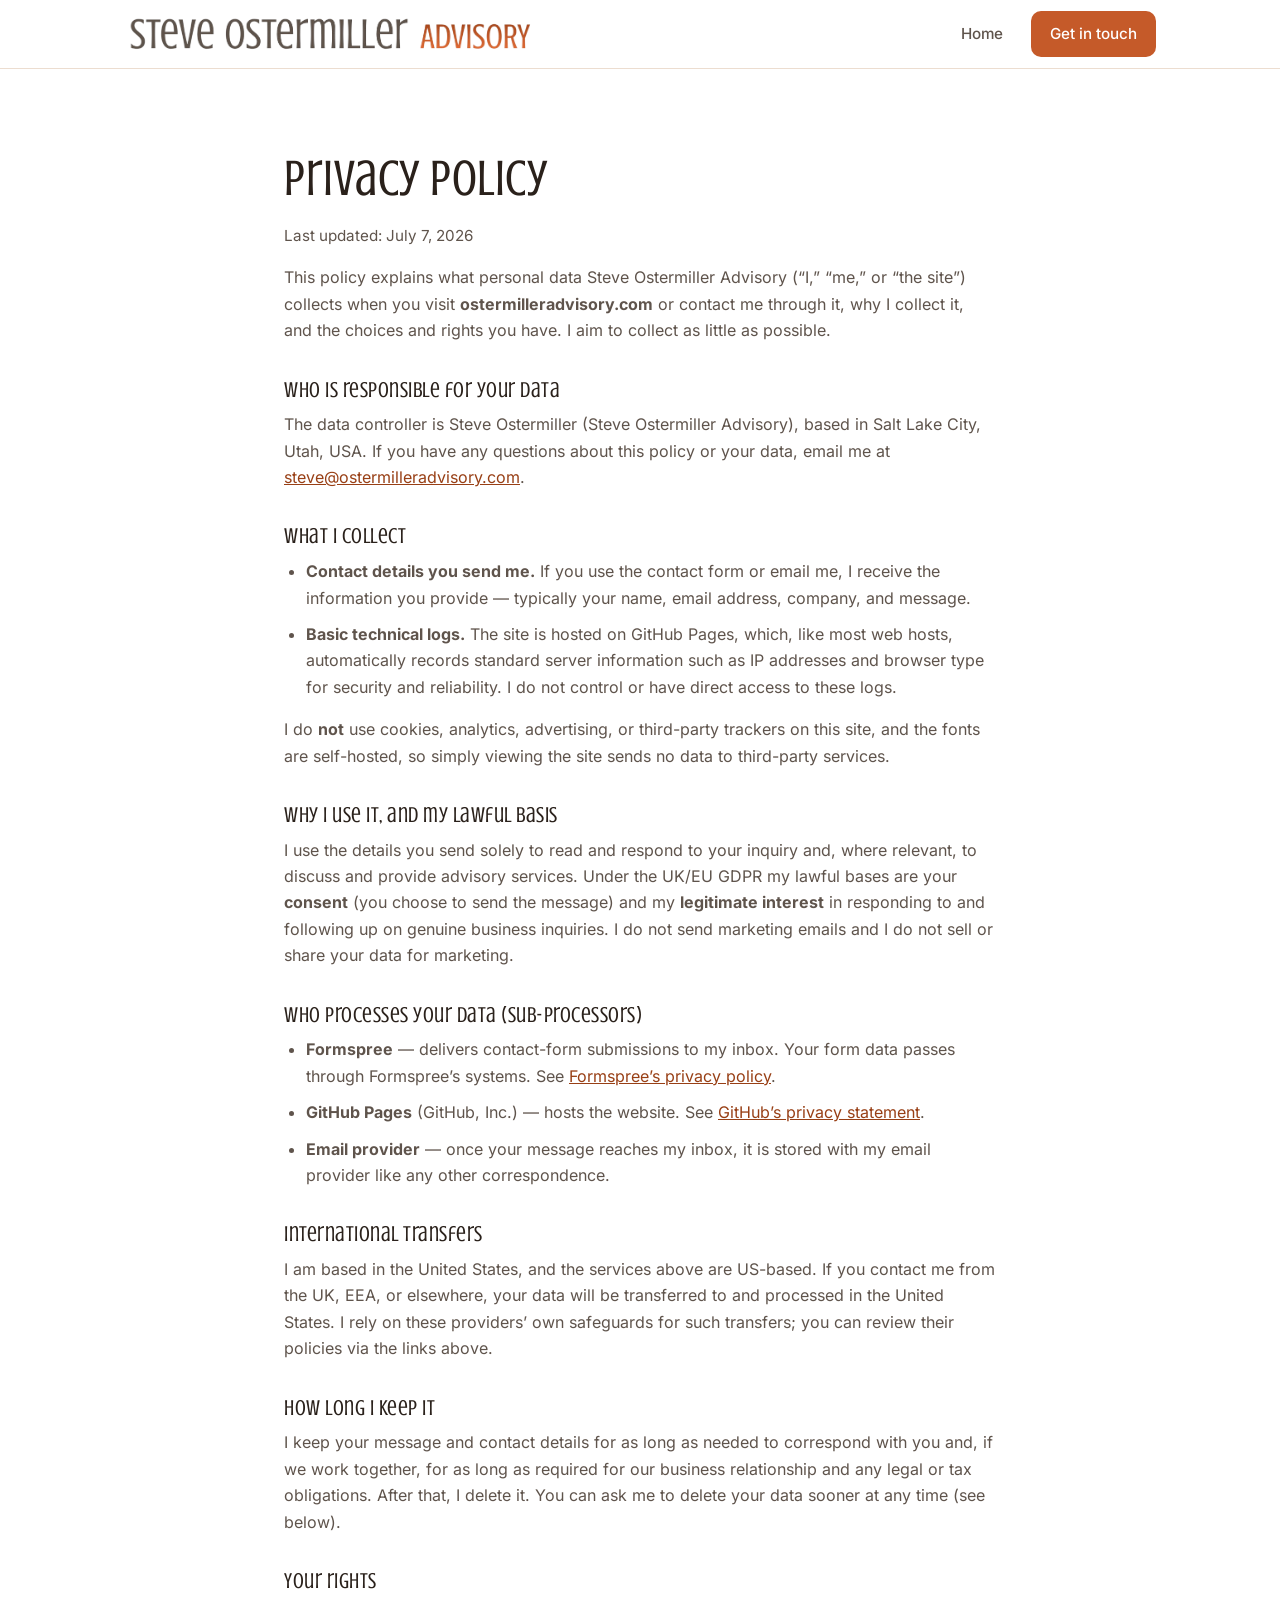
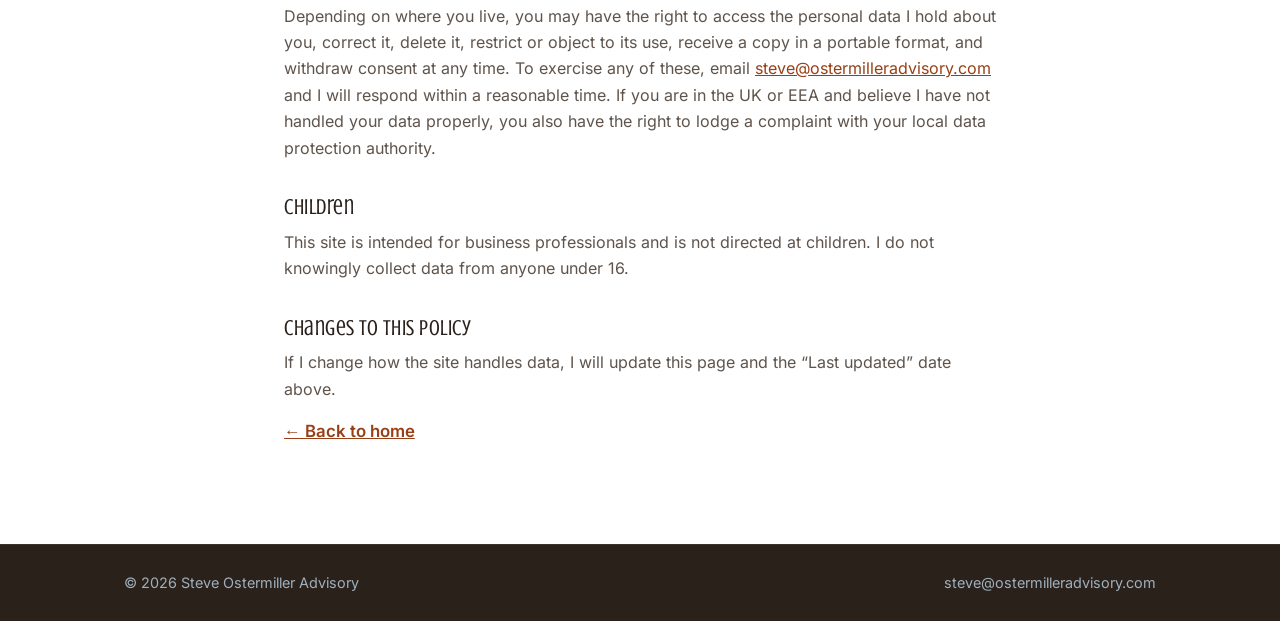
==== privacy.html @ b45184ad "Add privacy policy, self-host fonts, form consent notice - Self-host Crushed + Inter (assets/fonts/)" ====
<!DOCTYPE html>
<html lang="en">
<head>
  <meta charset="UTF-8">
  <meta name="viewport" content="width=device-width, initial-scale=1.0">
  <title>Privacy Policy — Steve Ostermiller Advisory</title>
  <meta name="description" content="How Steve Ostermiller Advisory collects, uses, and protects your personal data.">
  <meta name="robots" content="index, follow">

  <link rel="icon" type="image/png" href="brand/favicon.png">
  <link rel="stylesheet" href="assets/css/style.css?v=20260707">

  <!--
    NOTE: This policy is a good-faith, plain-English template tailored to how
    this site actually works. It is not legal advice. Have it reviewed by a
    qualified professional before relying on it — especially for EU/UK (GDPR)
    obligations. Update the "Last updated" date whenever the policy changes.
  -->
</head>
<body>

  <!-- ===== Header ===== -->
  <header class="site-header">
    <div class="container header__inner">
      <a class="brand" href="index.html" aria-label="Steve Ostermiller Advisory">
        <img class="brand__logo" src="brand/logo-wordmark-whitebg-horiz-nobg.png"
             alt="Steve Ostermiller Advisory" width="991" height="111">
      </a>
      <nav class="nav">
        <a href="index.html">Home</a>
        <a class="btn btn--sm btn--primary" href="index.html#contact">Get in touch</a>
      </nav>
    </div>
  </header>

  <!-- ===== Policy ===== -->
  <section class="section">
    <div class="container legal">
      <h1 class="section__title">Privacy Policy</h1>
      <p class="legal__updated">Last updated: July 7, 2026</p>

      <p>
        This policy explains what personal data Steve Ostermiller Advisory
        (&ldquo;I,&rdquo; &ldquo;me,&rdquo; or &ldquo;the site&rdquo;) collects when you visit
        <strong>ostermilleradvisory.com</strong> or contact me through it, why I collect
        it, and the choices and rights you have. I aim to collect as little as possible.
      </p>

      <h2>Who is responsible for your data</h2>
      <p>
        The data controller is Steve Ostermiller (Steve Ostermiller Advisory), based in
        Salt Lake City, Utah, USA. If you have any questions about this policy or your
        data, email me at
        <a href="mailto:steve@ostermilleradvisory.com">steve@ostermilleradvisory.com</a>.
      </p>

      <h2>What I collect</h2>
      <ul>
        <li>
          <strong>Contact details you send me.</strong> If you use the contact form or
          email me, I receive the information you provide &mdash; typically your name,
          email address, company, and message.
        </li>
        <li>
          <strong>Basic technical logs.</strong> The site is hosted on GitHub Pages,
          which, like most web hosts, automatically records standard server information
          such as IP addresses and browser type for security and reliability. I do not
          control or have direct access to these logs.
        </li>
      </ul>
      <p>
        I do <strong>not</strong> use cookies, analytics, advertising, or third-party
        trackers on this site, and the fonts are self-hosted, so simply viewing the site
        sends no data to third-party services.
      </p>

      <h2>Why I use it, and my lawful basis</h2>
      <p>
        I use the details you send solely to read and respond to your inquiry and, where
        relevant, to discuss and provide advisory services. Under the UK/EU GDPR my
        lawful bases are your <strong>consent</strong> (you choose to send the message)
        and my <strong>legitimate interest</strong> in responding to and following up on
        genuine business inquiries. I do not send marketing emails and I do not sell or
        share your data for marketing.
      </p>

      <h2>Who processes your data (sub-processors)</h2>
      <ul>
        <li>
          <strong>Formspree</strong> &mdash; delivers contact-form submissions to my
          inbox. Your form data passes through Formspree&rsquo;s systems.
          See <a href="https://formspree.io/legal/privacy-policy/" rel="noopener" target="_blank">Formspree&rsquo;s privacy policy</a>.
        </li>
        <li>
          <strong>GitHub Pages</strong> (GitHub, Inc.) &mdash; hosts the website.
          See <a href="https://docs.github.com/site-policy/privacy-policies/github-general-privacy-statement" rel="noopener" target="_blank">GitHub&rsquo;s privacy statement</a>.
        </li>
        <li>
          <strong>Email provider</strong> &mdash; once your message reaches my inbox, it
          is stored with my email provider like any other correspondence.
        </li>
      </ul>

      <h2>International transfers</h2>
      <p>
        I am based in the United States, and the services above are US-based. If you
        contact me from the UK, EEA, or elsewhere, your data will be transferred to and
        processed in the United States. I rely on these providers&rsquo; own safeguards
        for such transfers; you can review their policies via the links above.
      </p>

      <h2>How long I keep it</h2>
      <p>
        I keep your message and contact details for as long as needed to correspond with
        you and, if we work together, for as long as required for our business
        relationship and any legal or tax obligations. After that, I delete it. You can
        ask me to delete your data sooner at any time (see below).
      </p>

      <h2>Your rights</h2>
      <p>
        Depending on where you live, you may have the right to access the personal data I
        hold about you, correct it, delete it, restrict or object to its use, receive a
        copy in a portable format, and withdraw consent at any time. To exercise any of
        these, email
        <a href="mailto:steve@ostermilleradvisory.com">steve@ostermilleradvisory.com</a>
        and I will respond within a reasonable time. If you are in the UK or EEA and
        believe I have not handled your data properly, you also have the right to lodge a
        complaint with your local data protection authority.
      </p>

      <h2>Children</h2>
      <p>
        This site is intended for business professionals and is not directed at children.
        I do not knowingly collect data from anyone under 16.
      </p>

      <h2>Changes to this policy</h2>
      <p>
        If I change how the site handles data, I will update this page and the
        &ldquo;Last updated&rdquo; date above.
      </p>

      <p class="legal__back"><a class="link-arrow" href="index.html">&larr; Back to home</a></p>
    </div>
  </section>

  <!-- ===== Footer ===== -->
  <footer class="site-footer">
    <div class="container footer__inner">
      <span>&copy; <span id="year"></span> Steve Ostermiller Advisory</span>
      <a href="mailto:steve@ostermilleradvisory.com">steve@ostermilleradvisory.com</a>
    </div>
  </footer>

  <script>
    document.getElementById('year').textContent = new Date().getFullYear();
  </script>
</body>
</html>
---- assets/css/style.css ----
/* =========================================================
   Self-hosted fonts (no external requests → no visitor data sent
   to Google; see privacy policy). Files live in assets/fonts/.
   ========================================================= */
@font-face {
  font-family: 'Crushed';
  font-style: normal; font-weight: 400; font-display: swap;
  src: url('../fonts/crushed-400-latin-ext.woff2') format('woff2');
  unicode-range: U+0100-02BA, U+02BD-02C5, U+02C7-02CC, U+02CE-02D7, U+02DD-02FF, U+0304, U+0308, U+0329, U+1D00-1DBF, U+1E00-1E9F, U+1EF2-1EFF, U+2020, U+20A0-20AB, U+20AD-20C0, U+2113, U+2C60-2C7F, U+A720-A7FF;
}
@font-face {
  font-family: 'Crushed';
  font-style: normal; font-weight: 400; font-display: swap;
  src: url('../fonts/crushed-400-latin.woff2') format('woff2');
  unicode-range: U+0000-00FF, U+0131, U+0152-0153, U+02BB-02BC, U+02C6, U+02DA, U+02DC, U+0304, U+0308, U+0329, U+2000-206F, U+20AC, U+2122, U+2191, U+2193, U+2212, U+2215, U+FEFF, U+FFFD;
}
@font-face {
  font-family: 'Inter';
  font-style: normal; font-weight: 400; font-display: swap;
  src: url('../fonts/inter-400-latin-ext.woff2') format('woff2');
  unicode-range: U+0100-02BA, U+02BD-02C5, U+02C7-02CC, U+02CE-02D7, U+02DD-02FF, U+0304, U+0308, U+0329, U+1D00-1DBF, U+1E00-1E9F, U+1EF2-1EFF, U+2020, U+20A0-20AB, U+20AD-20C0, U+2113, U+2C60-2C7F, U+A720-A7FF;
}
@font-face {
  font-family: 'Inter';
  font-style: normal; font-weight: 400; font-display: swap;
  src: url('../fonts/inter-400-latin.woff2') format('woff2');
  unicode-range: U+0000-00FF, U+0131, U+0152-0153, U+02BB-02BC, U+02C6, U+02DA, U+02DC, U+0304, U+0308, U+0329, U+2000-206F, U+20AC, U+2122, U+2191, U+2193, U+2212, U+2215, U+FEFF, U+FFFD;
}
@font-face {
  font-family: 'Inter';
  font-style: normal; font-weight: 500; font-display: swap;
  src: url('../fonts/inter-500-latin-ext.woff2') format('woff2');
  unicode-range: U+0100-02BA, U+02BD-02C5, U+02C7-02CC, U+02CE-02D7, U+02DD-02FF, U+0304, U+0308, U+0329, U+1D00-1DBF, U+1E00-1E9F, U+1EF2-1EFF, U+2020, U+20A0-20AB, U+20AD-20C0, U+2113, U+2C60-2C7F, U+A720-A7FF;
}
@font-face {
  font-family: 'Inter';
  font-style: normal; font-weight: 500; font-display: swap;
  src: url('../fonts/inter-500-latin.woff2') format('woff2');
  unicode-range: U+0000-00FF, U+0131, U+0152-0153, U+02BB-02BC, U+02C6, U+02DA, U+02DC, U+0304, U+0308, U+0329, U+2000-206F, U+20AC, U+2122, U+2191, U+2193, U+2212, U+2215, U+FEFF, U+FFFD;
}
@font-face {
  font-family: 'Inter';
  font-style: normal; font-weight: 600; font-display: swap;
  src: url('../fonts/inter-600-latin-ext.woff2') format('woff2');
  unicode-range: U+0100-02BA, U+02BD-02C5, U+02C7-02CC, U+02CE-02D7, U+02DD-02FF, U+0304, U+0308, U+0329, U+1D00-1DBF, U+1E00-1E9F, U+1EF2-1EFF, U+2020, U+20A0-20AB, U+20AD-20C0, U+2113, U+2C60-2C7F, U+A720-A7FF;
}
@font-face {
  font-family: 'Inter';
  font-style: normal; font-weight: 600; font-display: swap;
  src: url('../fonts/inter-600-latin.woff2') format('woff2');
  unicode-range: U+0000-00FF, U+0131, U+0152-0153, U+02BB-02BC, U+02C6, U+02DA, U+02DC, U+0304, U+0308, U+0329, U+2000-206F, U+20AC, U+2122, U+2191, U+2193, U+2212, U+2215, U+FEFF, U+FFFD;
}
@font-face {
  font-family: 'Inter';
  font-style: normal; font-weight: 700; font-display: swap;
  src: url('../fonts/inter-700-latin-ext.woff2') format('woff2');
  unicode-range: U+0100-02BA, U+02BD-02C5, U+02C7-02CC, U+02CE-02D7, U+02DD-02FF, U+0304, U+0308, U+0329, U+1D00-1DBF, U+1E00-1E9F, U+1EF2-1EFF, U+2020, U+20A0-20AB, U+20AD-20C0, U+2113, U+2C60-2C7F, U+A720-A7FF;
}
@font-face {
  font-family: 'Inter';
  font-style: normal; font-weight: 700; font-display: swap;
  src: url('../fonts/inter-700-latin.woff2') format('woff2');
  unicode-range: U+0000-00FF, U+0131, U+0152-0153, U+02BB-02BC, U+02C6, U+02DA, U+02DC, U+0304, U+0308, U+0329, U+2000-206F, U+20AC, U+2122, U+2191, U+2193, U+2212, U+2215, U+FEFF, U+FFFD;
}

/* =========================================================
   Steve Ostermiller Advisory — brand tokens
   ========================================================= */
:root {
  /* Brand colors — sampled directly from the SOa logo gradient */
  --brand-1:        #983f15;   /* deep rust (top of gradient) */
  --brand-2:        #f2763d;   /* warm orange (bottom of gradient) */
  --brand-grad:     linear-gradient(155deg, #983f15 0%, #c55a29 55%, #f2763d 100%);

  --color-ink:      #2a211b;   /* warm near-black — primary text */
  --color-ink-2:    #5f544c;   /* secondary text */
  --color-accent:   #c55a29;   /* brand orange — CTAs / highlights */
  --color-accent-d: #983f15;   /* accent hover / deep rust */
  --color-bg:       #ffffff;   /* page background */
  --color-muted:    #f8f2ec;   /* warm off-white section background */
  --color-line:     #ecddd0;   /* hairline borders */

  /* Type — "Crushed" is the brand display face; Inter for readable body/detail */
  --font-display: "Crushed", Georgia, "Times New Roman", serif;
  --font-body: "Inter", -apple-system, BlinkMacSystemFont, "Segoe UI", Helvetica, Arial, sans-serif;

  /* Layout */
  --maxw: 1080px;
  --radius: 10px;
}

/* ===== Base ===== */
* { box-sizing: border-box; }
html { scroll-behavior: smooth; }
body {
  margin: 0;
  font-family: var(--font-body);
  color: var(--color-ink);
  background: var(--color-bg);
  line-height: 1.65;
  -webkit-font-smoothing: antialiased;
}
.container { width: 100%; max-width: var(--maxw); margin: 0 auto; padding: 0 24px; }

/* Crushed is a tall, condensed display face — big sizes + a touch of tracking read best */
h1, h2 { font-family: var(--font-display); font-weight: 400; line-height: 1.06; letter-spacing: .5px; color: var(--color-ink); }
h3 { font-family: var(--font-body); font-weight: 600; line-height: 1.25; color: var(--color-ink); }
a { color: var(--color-accent-d); text-decoration: none; }
a:hover { text-decoration: underline; }

/* ===== Header ===== */
.site-header {
  position: sticky; top: 0; z-index: 20;
  background: rgba(255,255,255,0.92);
  backdrop-filter: saturate(150%) blur(8px);
  border-bottom: 1px solid var(--color-line);
}
.header__inner { display: flex; align-items: center; justify-content: space-between; height: 68px; }
.brand { display: flex; align-items: center; flex-shrink: 0; }
.brand:hover { text-decoration: none; }
.brand__logo { display: block; height: 46px; width: auto; }
.nav { display: flex; align-items: center; gap: 28px; }
.nav a { color: var(--color-ink-2); font-size: .95rem; font-weight: 500; }
.nav a:hover { color: var(--color-ink); text-decoration: none; }
.nav .btn { color: #fff; }

/* ===== Buttons ===== */
.btn {
  display: inline-block; cursor: pointer;
  font-family: var(--font-body); font-weight: 600; font-size: 1rem;
  padding: 13px 26px; border-radius: var(--radius);
  border: 1.5px solid transparent; transition: all .15s ease;
  white-space: nowrap;
}
.btn:hover { text-decoration: none; transform: translateY(-1px); }
.btn--primary { background: var(--color-accent); color: #fff; }
.btn--primary:hover { background: var(--color-accent-d); color: #fff; }
.btn--ghost { background: transparent; color: var(--color-ink); border-color: var(--color-line); }
.btn--ghost:hover { border-color: var(--color-ink); }
.btn--sm { padding: 9px 18px; font-size: .9rem; }
.btn--lg { padding: 16px 32px; font-size: 1.05rem; }

/* ===== Hero ===== */
.hero { padding: 96px 0 80px; }
.eyebrow {
  text-transform: uppercase; letter-spacing: 3px; font-size: .78rem;
  font-weight: 600; color: var(--color-accent-d); margin: 0 0 20px;
}
.hero h1 { font-size: clamp(3.2rem, 8vw, 5.6rem); margin: 0 0 26px; }
.hero h1 .accent { color: var(--color-accent); }

/* ===== Tagline band (brand triad) ===== */
.tagline-band { background: var(--brand-grad); }
.tagline-band__inner {
  display: flex; align-items: center; justify-content: center;
  flex-wrap: wrap; gap: 10px 26px; padding: 26px 24px;
}
.tagline__item {
  font-family: var(--font-display); color: #fff;
  font-size: clamp(1.4rem, 3.2vw, 2.1rem); letter-spacing: .5px;
}
.tagline__item em { font-style: normal; text-transform: uppercase; letter-spacing: 2px; }
.tagline__sep { color: rgba(255,255,255,0.55); font-size: 1.6rem; font-weight: 300; }
.lead { font-size: 1.22rem; color: var(--color-ink-2); max-width: 720px; margin: 0 0 34px; }
.hero__cta { display: flex; gap: 14px; flex-wrap: wrap; }

/* ===== Sections ===== */
.section, .hero { scroll-margin-top: 80px; }
.section { padding: 82px 0; }
.section--muted { background: var(--color-muted); }
.section__title { font-size: clamp(2.2rem, 5vw, 3.2rem); margin: 0 0 18px; }
.section__intro { font-size: 1.15rem; color: var(--color-ink-2); max-width: 760px; margin: 0 0 44px; }

/* ===== Grids / cards ===== */
.grid { display: grid; gap: 24px; }
.grid--2 { grid-template-columns: repeat(2, 1fr); }
.grid--3 { grid-template-columns: repeat(3, 1fr); }

.card {
  background: #fff; border: 1px solid var(--color-line);
  border-radius: var(--radius); padding: 30px 28px;
}
.card h3 { font-size: 1.2rem; margin: 0 0 12px; }
.card p { margin: 0; color: var(--color-ink-2); }

/* ===== Signals list ===== */
.signals { list-style: none; margin: 0; padding: 0; display: grid; gap: 14px; max-width: 760px; }
.signals li {
  position: relative; padding: 4px 0 4px 34px;
  font-size: 1.12rem; color: var(--color-ink); border-bottom: 1px solid var(--color-line);
  padding-bottom: 16px;
}
.signals li:last-child { border-bottom: 0; }
.signals li::before {
  content: "\2192"; position: absolute; left: 0; top: 4px;
  color: var(--color-accent); font-weight: 700; font-size: 1.15rem;
}

/* ===== Outcomes ===== */
.grid--outcomes { grid-template-columns: repeat(2, 1fr); gap: 16px 32px; max-width: 780px; }
.outcome {
  display: flex; align-items: center; gap: 14px;
  font-size: 1.18rem; font-weight: 600; color: var(--color-ink);
}
.outcome__mark {
  flex: none; width: 30px; height: 30px; border-radius: 50%;
  background: var(--brand-grad); color: #fff;
  display: inline-flex; align-items: center; justify-content: center; font-size: .95rem;
}

/* ===== Steps ===== */
.steps { list-style: none; margin: 0; padding: 0; display: grid; gap: 30px; counter-reset: step; }
.step { display: grid; grid-template-columns: 64px 1fr; gap: 22px; align-items: start; }
.step__num {
  font-family: var(--font-display); font-size: 2.6rem; line-height: 1;
  color: var(--color-accent); opacity: .55;
}
.step h3 { font-size: 1.4rem; margin: 4px 0 8px; }
.step p { margin: 0; color: var(--color-ink-2); }

/* ===== Proof band ===== */
.section--proof { background: var(--color-ink); }
.section--proof .section__title { color: #fff; }
.grid--proof { grid-template-columns: repeat(4, 1fr); gap: 30px; margin-top: 30px; }
.proof__stat {
  display: block; font-family: var(--font-display); font-size: 2.6rem;
  color: var(--brand-2); line-height: 1.05; margin-bottom: 8px;
}
.proof p { margin: 0; color: #c9c0b8; font-size: .98rem; }

.feature { padding: 6px 0; }
.feature h3 {
  font-size: 1.35rem; margin: 0 0 10px; padding-left: 18px;
  border-left: 3px solid var(--color-accent);
}
.feature p { margin: 0 0 0 18px; color: var(--color-ink-2); }

/* ===== Note / disclaimer ===== */
.note {
  margin-top: 44px; padding: 22px 26px;
  background: #fff; border: 1px solid var(--color-line);
  border-left: 4px solid var(--color-accent); border-radius: var(--radius);
}
.note p { margin: 0; color: var(--color-ink-2); font-size: .98rem; }

/* ===== About ===== */
.about { display: grid; grid-template-columns: 240px 1fr; gap: 48px; align-items: start; }
.about__img {
  width: 240px; height: 240px; border-radius: var(--radius);
  object-fit: cover; display: block;
}
.about__photo-placeholder {
  width: 240px; height: 240px; border-radius: var(--radius);
  background: var(--brand-grad); color: #fff;
  display: flex; align-items: center; justify-content: center;
  font-family: var(--font-display); font-size: 4rem; letter-spacing: 2px;
}
.about__body p { color: var(--color-ink-2); }
.about__cta { margin-top: 22px; }
.link-arrow { font-weight: 600; font-size: 1.05rem; }

/* ===== Contact ===== */
.section--contact { background: var(--brand-grad); }
.section--contact .section__title { color: #fff; }
.section--contact .section__intro { color: #ffe9dc; }
.contact { display: grid; gap: 40px; max-width: 620px; }
.contact-form {
  background: #fff; padding: 30px; border-radius: var(--radius);
  display: grid; gap: 18px;
}
.field { display: grid; gap: 6px; }
.field label { font-weight: 600; font-size: .9rem; color: var(--color-ink); }
.field input, .field textarea {
  font-family: var(--font-body); font-size: 1rem;
  padding: 11px 14px; border: 1px solid var(--color-line);
  border-radius: 8px; background: #fff; color: var(--color-ink);
}
.field input:focus, .field textarea:focus {
  outline: none; border-color: var(--color-accent);
  box-shadow: 0 0 0 3px rgba(185,118,47,0.15);
}
.form-note { margin: 4px 0 0; font-size: .88rem; color: var(--color-ink-2); }
.form-status { margin: 0; font-size: 1.08rem; line-height: 1.5; border-radius: var(--radius); }
.form-status--ok {
  color: #fff; background: rgba(255,255,255,0.14);
  border: 1px solid rgba(255,255,255,0.35); padding: 22px 26px;
}
.form-status--err {
  color: #fff; background: rgba(0,0,0,0.20);
  border-left: 4px solid #fff; padding: 14px 18px;
}

/* ===== Footer ===== */
.site-footer { background: var(--color-ink); border-top: 1px solid rgba(255,255,255,0.08); padding: 26px 0; }
.footer__inner { display: flex; justify-content: space-between; align-items: center; flex-wrap: wrap; gap: 10px; }
.site-footer, .site-footer a { color: #9fb0bd; font-size: .9rem; }
.site-footer a:hover { color: #fff; }
.footer__links { display: flex; gap: 18px; align-items: center; flex-wrap: wrap; }

/* ===== Legal / long-form pages ===== */
.legal { max-width: 760px; }
.legal__updated { color: var(--color-ink-2); font-size: .95rem; margin: -6px 0 30px; }
.legal h2 { font-size: 1.4rem; margin: 34px 0 10px; }
.legal p { margin: 0 0 16px; color: var(--color-ink-2); }
.legal ul { margin: 0 0 16px; padding-left: 22px; }
.legal li { margin-bottom: 10px; color: var(--color-ink-2); }
.legal a { color: var(--color-accent-d); text-decoration: underline; }
.legal__back { margin-top: 36px; }

/* ===== Responsive ===== */
@media (max-width: 860px) {
  .grid--2, .grid--3, .grid--outcomes { grid-template-columns: 1fr; }
  .grid--proof { grid-template-columns: repeat(2, 1fr); }
  .about { grid-template-columns: 1fr; gap: 28px; }
  .about__photo-placeholder { width: 160px; height: 160px; font-size: 2.4rem; }
  .about__img { width: 160px; height: 160px; }
  .nav a:not(.btn) { display: none; }
  .brand__logo { height: 38px; }
  .hero { padding: 64px 0 56px; }
  .section { padding: 60px 0; }
}

@media (max-width: 520px) {
  .grid--proof { grid-template-columns: 1fr; }
  .grid--outcomes { gap: 14px; }
  .step { grid-template-columns: 48px 1fr; gap: 14px; }
  .step__num { font-size: 2rem; }
  /* Fit the header logo + button comfortably on small screens (scale by width) */
  .header__inner { gap: 12px; }
  .brand__logo { height: auto; width: min(175px, 46vw); }
  .btn--sm { padding: 7px 13px; font-size: .8rem; }
}
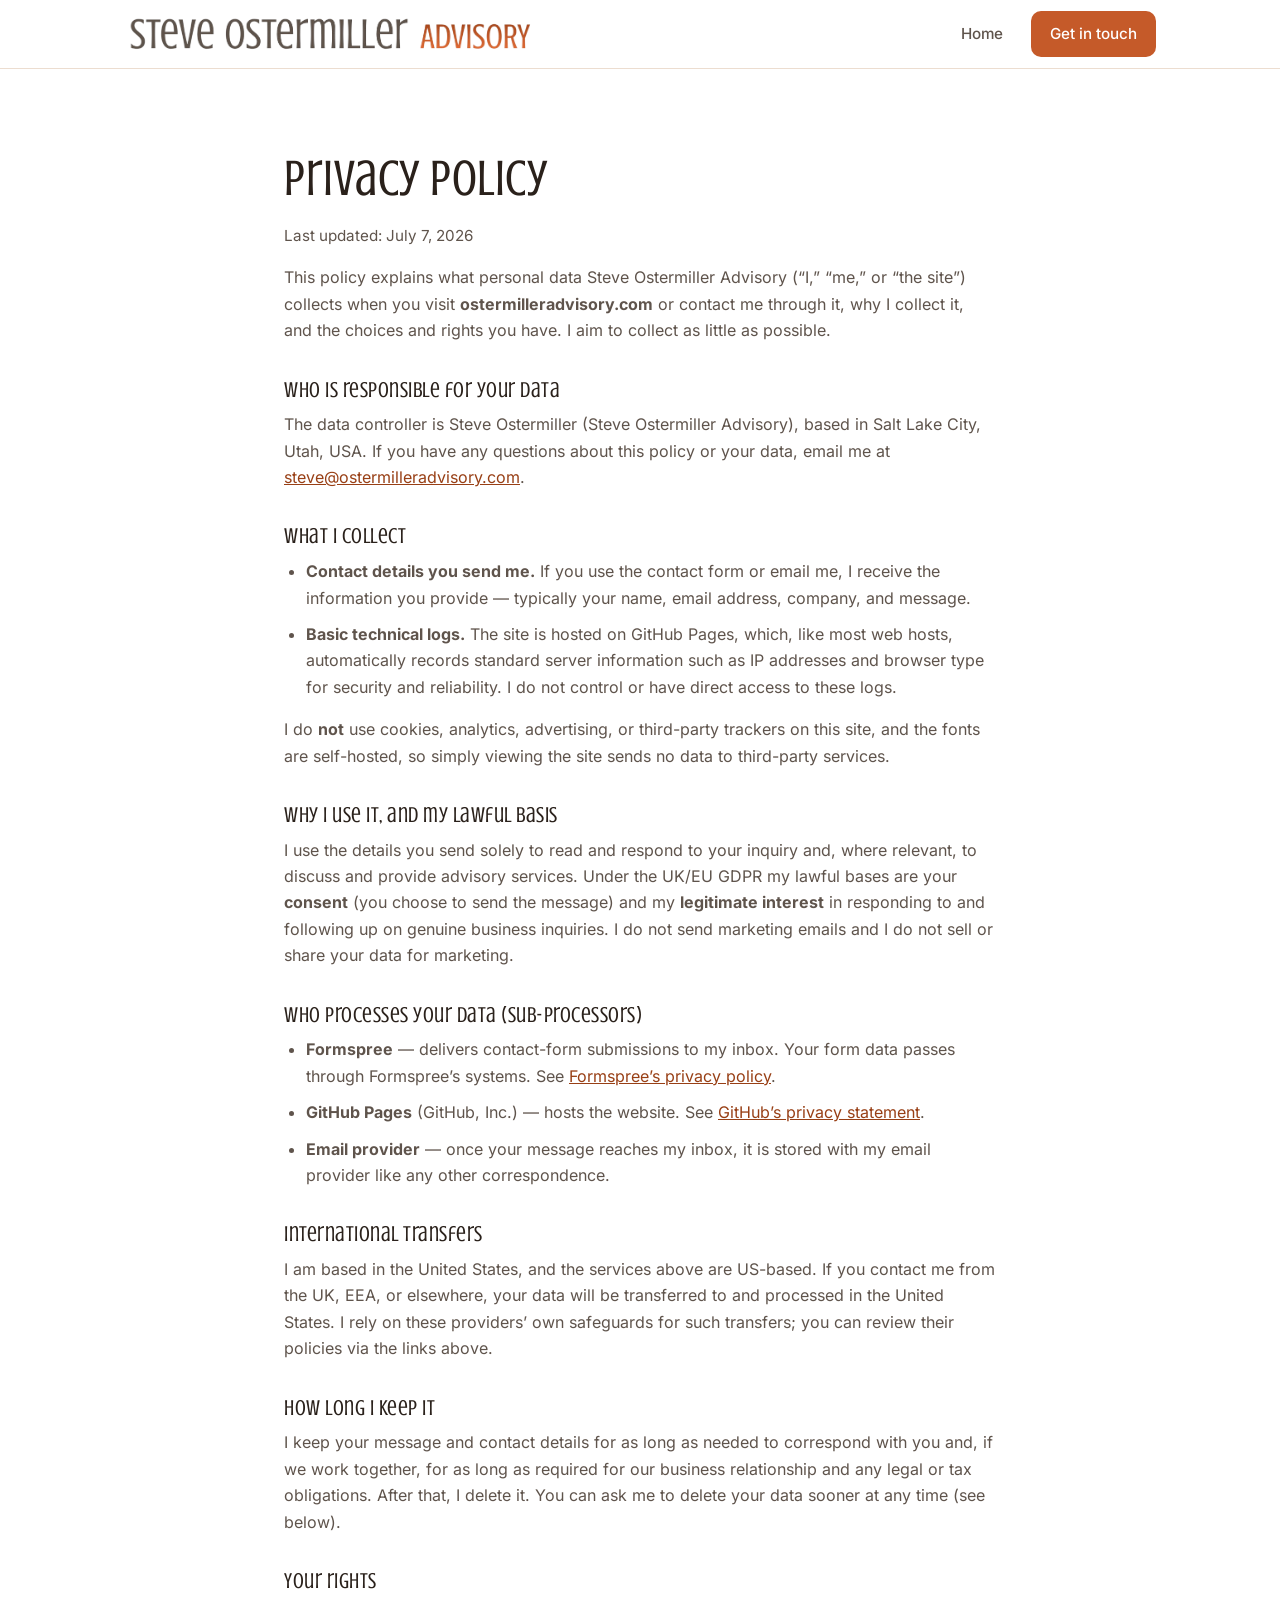
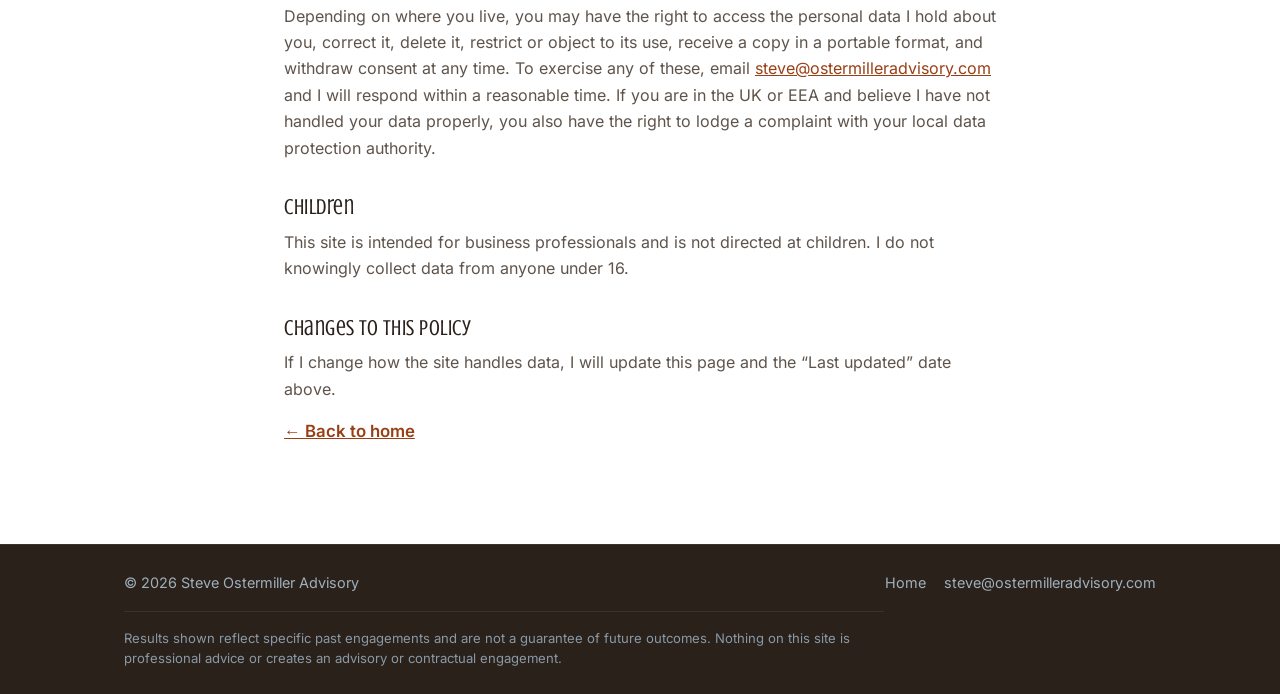
==== commit 20d19708: "Add disclaimer line to footer (both pages) Results-not-guaranteed + not-advice/no-engagement notice " ====
--- a/privacy.html
+++ b/privacy.html
@@ -8,7 +8,7 @@
   <meta name="robots" content="index, follow">
 
   <link rel="icon" type="image/png" href="brand/favicon.png">
-  <link rel="stylesheet" href="assets/css/style.css?v=20260707">
+  <link rel="stylesheet" href="assets/css/style.css?v=20260707b">
 
   <!--
     NOTE: This policy is a good-faith, plain-English template tailored to how
@@ -147,9 +147,19 @@
 
   <!-- ===== Footer ===== -->
   <footer class="site-footer">
-    <div class="container footer__inner">
-      <span>&copy; <span id="year"></span> Steve Ostermiller Advisory</span>
-      <a href="mailto:steve@ostermilleradvisory.com">steve@ostermilleradvisory.com</a>
+    <div class="container">
+      <div class="footer__inner">
+        <span>&copy; <span id="year"></span> Steve Ostermiller Advisory</span>
+        <span class="footer__links">
+          <a href="index.html">Home</a>
+          <a href="mailto:steve@ostermilleradvisory.com">steve@ostermilleradvisory.com</a>
+        </span>
+      </div>
+      <p class="footer__disclaimer">
+        Results shown reflect specific past engagements and are not a guarantee of future
+        outcomes. Nothing on this site is professional advice or creates an advisory or
+        contractual engagement.
+      </p>
     </div>
   </footer>
 
--- a/assets/css/style.css
+++ b/assets/css/style.css
@@ -296,6 +296,11 @@
 .site-footer, .site-footer a { color: #9fb0bd; font-size: .9rem; }
 .site-footer a:hover { color: #fff; }
 .footer__links { display: flex; gap: 18px; align-items: center; flex-wrap: wrap; }
+.footer__disclaimer {
+  margin: 16px 0 0; padding-top: 16px;
+  border-top: 1px solid rgba(255,255,255,0.08);
+  max-width: 760px; font-size: .82rem; line-height: 1.55; color: #8a99a5;
+}
 
 /* ===== Legal / long-form pages ===== */
 .legal { max-width: 760px; }
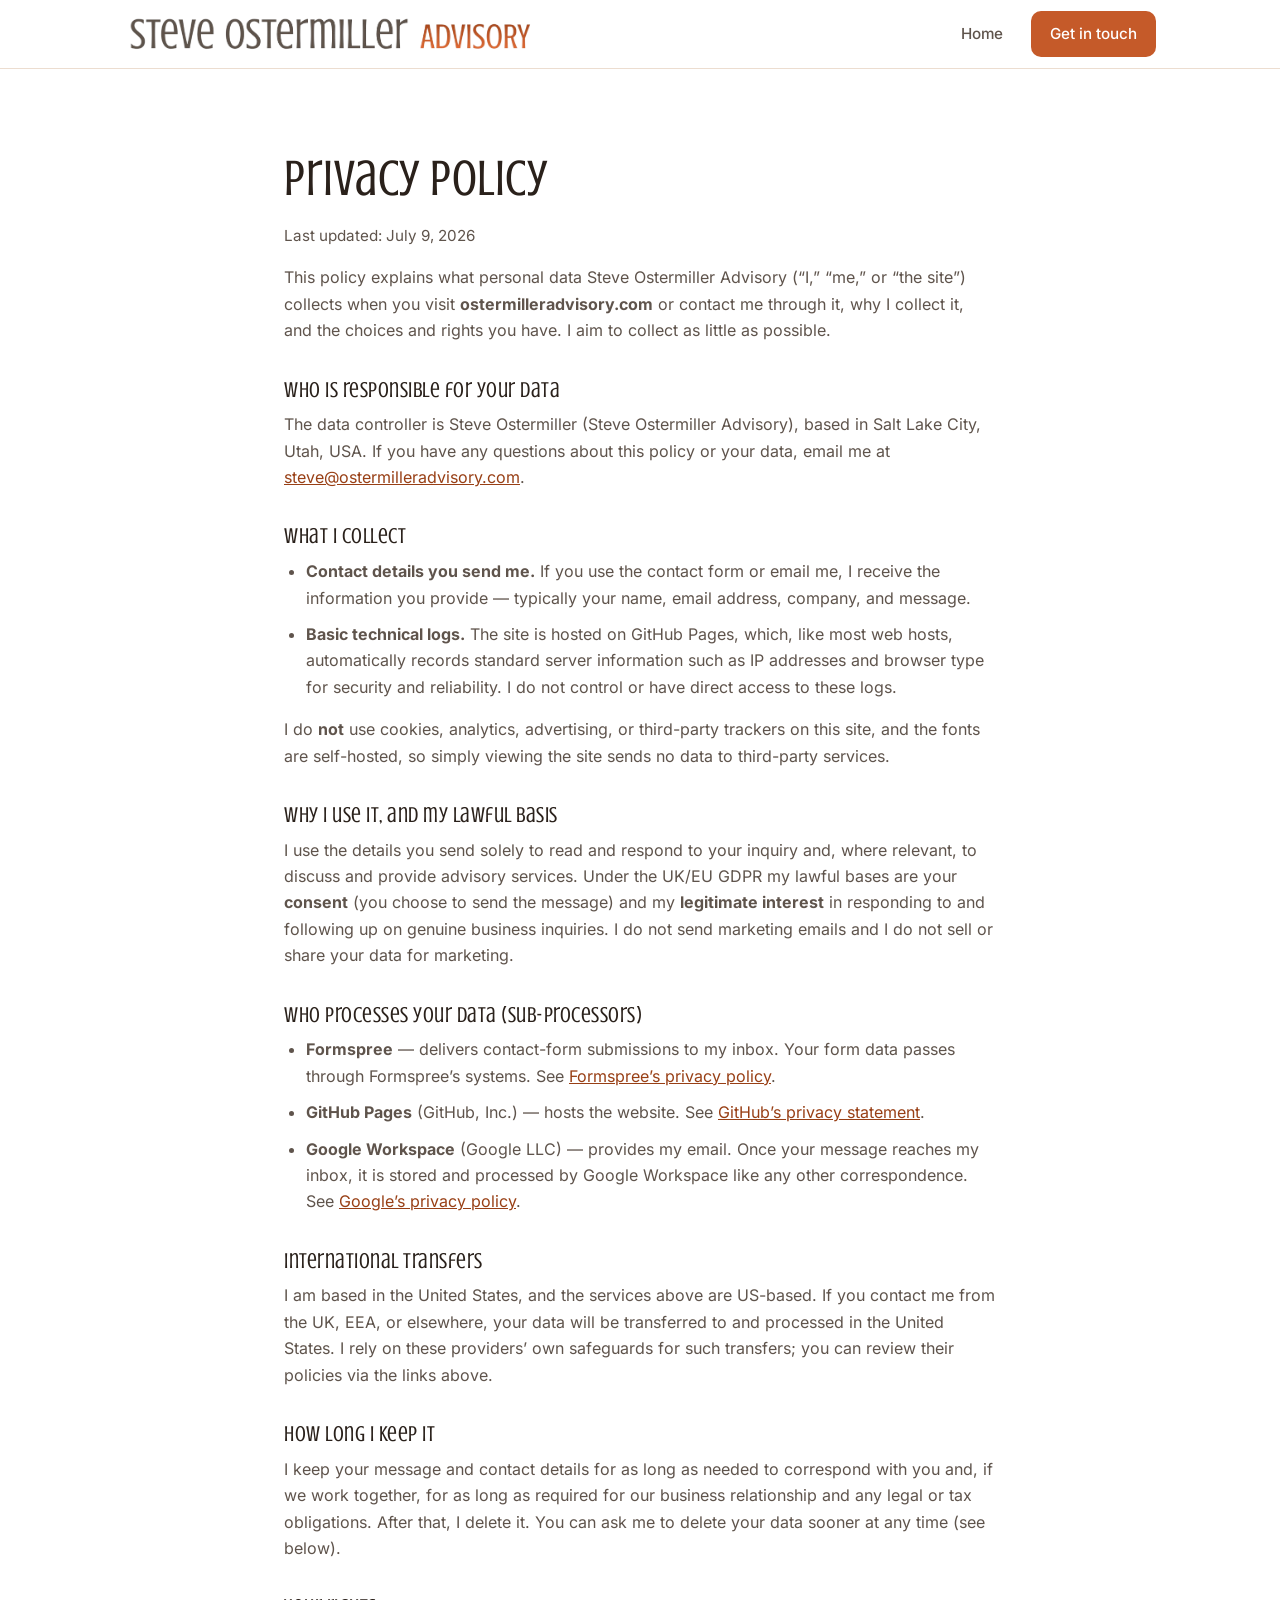
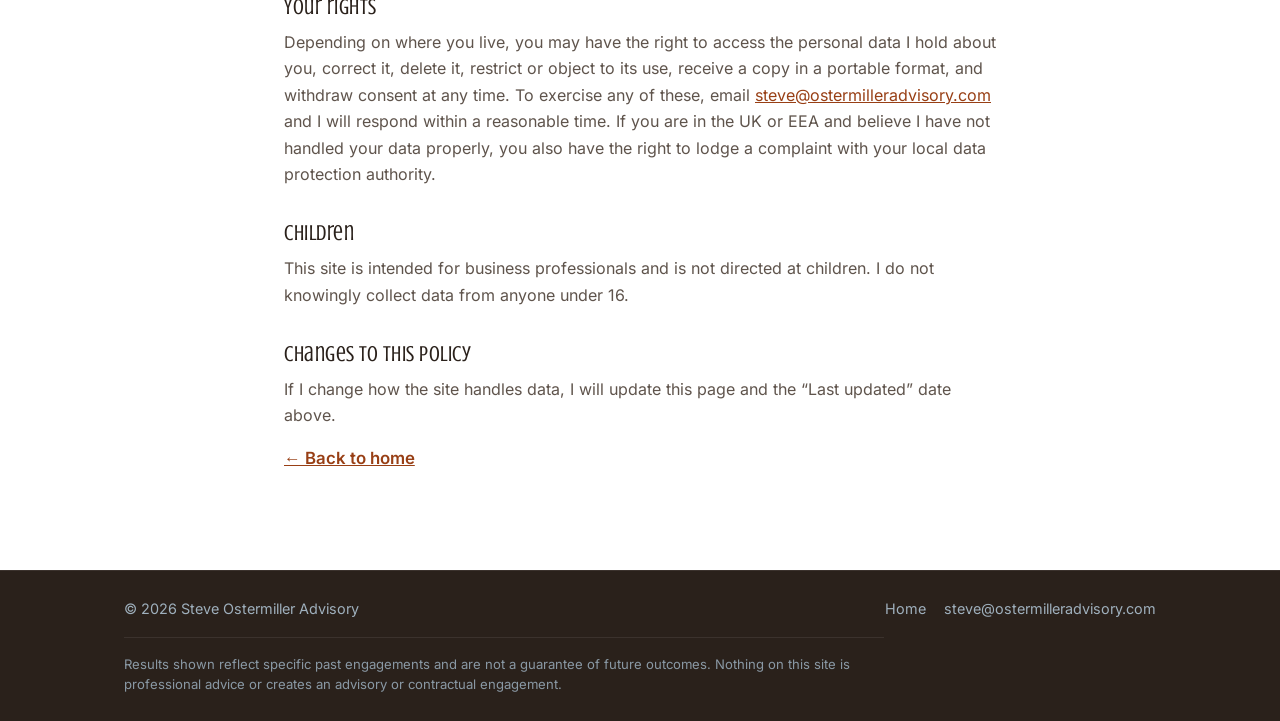
==== commit 71e15810: "Privacy: name Google Workspace as email sub-processor; bump date Co-Authored-By: Claude Opus 4.8 <no" ====
--- a/privacy.html
+++ b/privacy.html
@@ -8,7 +8,7 @@
   <meta name="robots" content="index, follow">
 
   <link rel="icon" type="image/png" href="brand/favicon.png">
-  <link rel="stylesheet" href="assets/css/style.css?v=20260707b">
+  <link rel="stylesheet" href="assets/css/style.css?v=20260707c">
 
   <!--
     NOTE: This policy is a good-faith, plain-English template tailored to how
@@ -37,7 +37,7 @@
   <section class="section">
     <div class="container legal">
       <h1 class="section__title">Privacy Policy</h1>
-      <p class="legal__updated">Last updated: July 7, 2026</p>
+      <p class="legal__updated">Last updated: July 9, 2026</p>
 
       <p>
         This policy explains what personal data Steve Ostermiller Advisory
@@ -96,8 +96,10 @@
           See <a href="https://docs.github.com/site-policy/privacy-policies/github-general-privacy-statement" rel="noopener" target="_blank">GitHub&rsquo;s privacy statement</a>.
         </li>
         <li>
-          <strong>Email provider</strong> &mdash; once your message reaches my inbox, it
-          is stored with my email provider like any other correspondence.
+          <strong>Google Workspace</strong> (Google LLC) &mdash; provides my email. Once
+          your message reaches my inbox, it is stored and processed by Google Workspace
+          like any other correspondence.
+          See <a href="https://policies.google.com/privacy" rel="noopener" target="_blank">Google&rsquo;s privacy policy</a>.
         </li>
       </ul>
 
--- a/assets/css/style.css
+++ b/assets/css/style.css
@@ -280,14 +280,16 @@
   box-shadow: 0 0 0 3px rgba(185,118,47,0.15);
 }
 .form-note { margin: 4px 0 0; font-size: .88rem; color: var(--color-ink-2); }
-.form-status { margin: 0; font-size: 1.08rem; line-height: 1.5; border-radius: var(--radius); }
+.req { color: var(--color-accent); font-weight: 700; }
+/* Inline status message inside the white form card */
+.form-status { margin: 0; font-size: 1rem; line-height: 1.5; border-radius: 8px; }
 .form-status--ok {
-  color: #fff; background: rgba(255,255,255,0.14);
-  border: 1px solid rgba(255,255,255,0.35); padding: 22px 26px;
+  color: #285f3a; background: #edf7ee;
+  border: 1px solid #bfe0c6; padding: 16px 18px;
 }
 .form-status--err {
-  color: #fff; background: rgba(0,0,0,0.20);
-  border-left: 4px solid #fff; padding: 14px 18px;
+  color: #8a2b21; background: #fdecea;
+  border-left: 4px solid #c0392b; padding: 14px 16px;
 }
 
 /* ===== Footer ===== */
